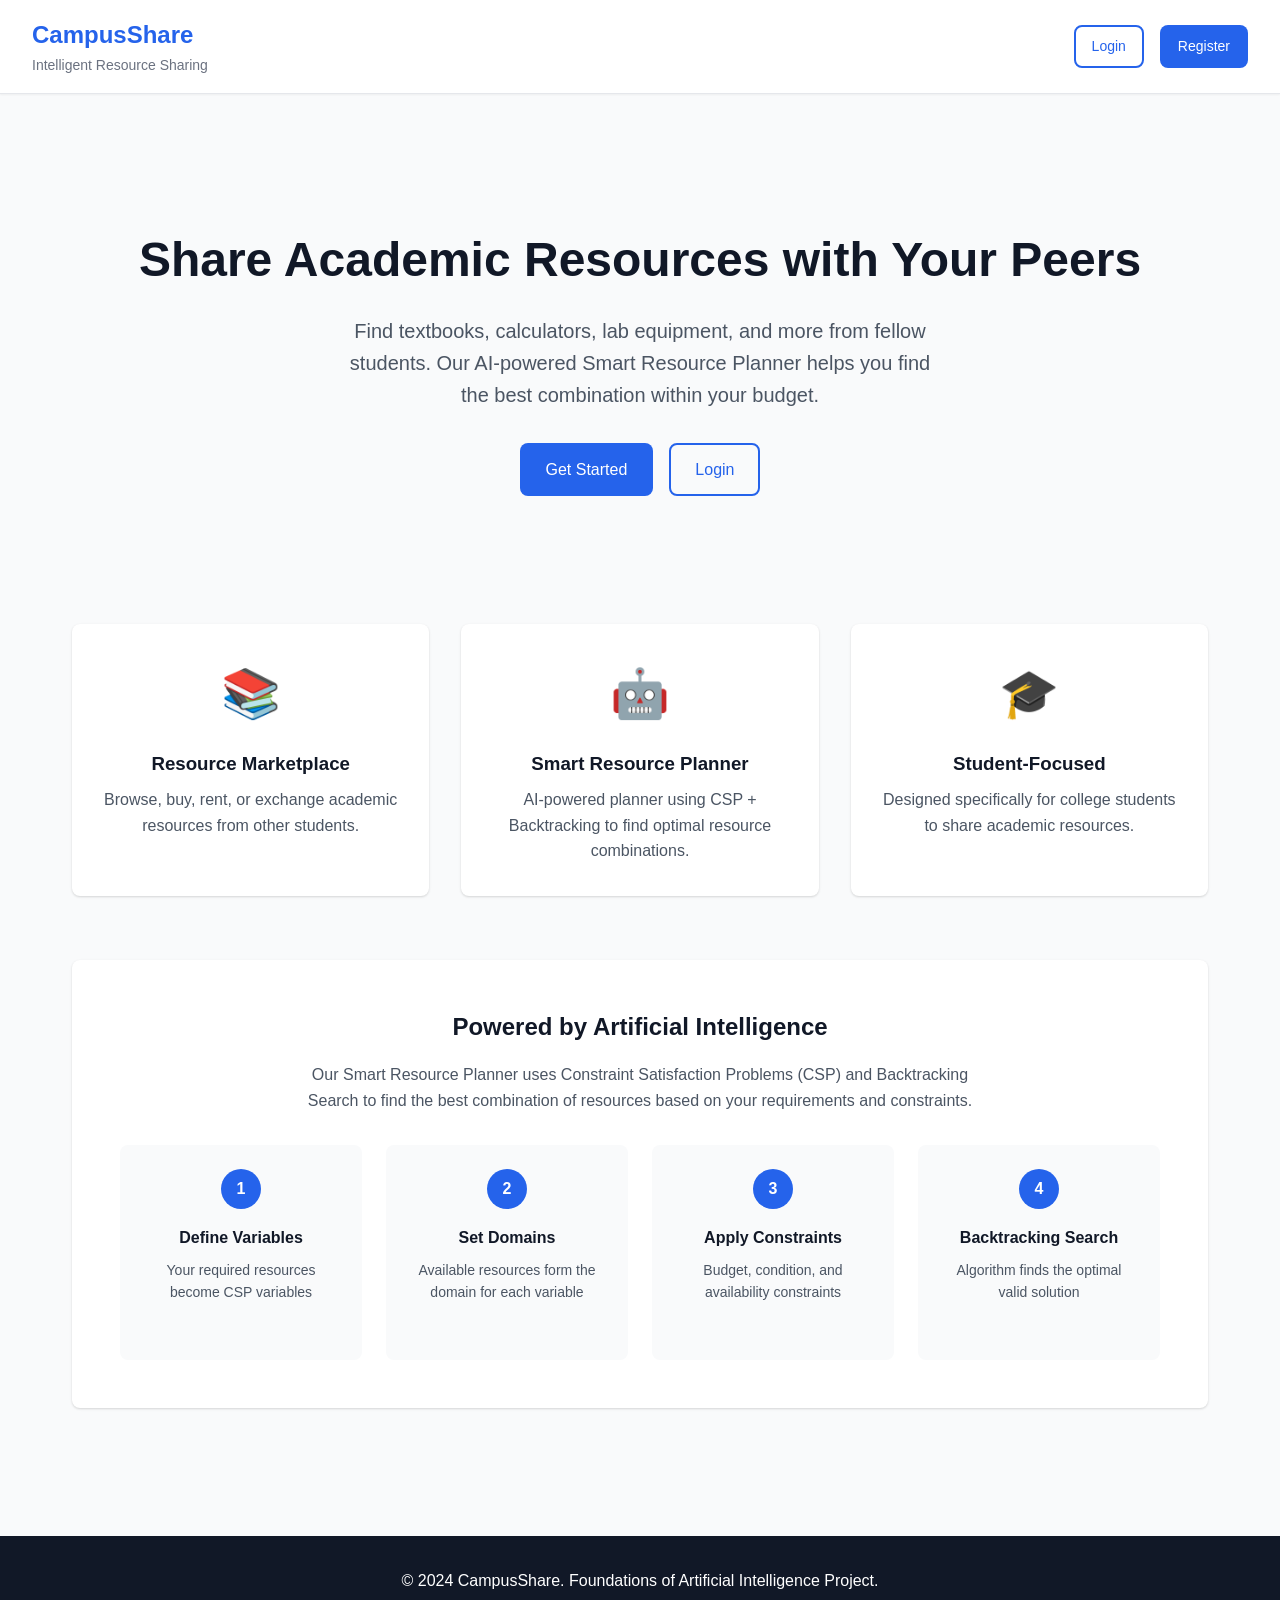
==== index.html @ ebedd611 "Add buyer-seller communication system with purchase requests and real-time chat" ====
<!DOCTYPE html>
<html lang="en">
<head>
    <meta charset="UTF-8">
    <meta name="viewport" content="width=device-width, initial-scale=1.0">
    <title>CampusShare - Intelligent Peer-to-Peer Academic Resource Sharing</title>
    <link rel="stylesheet" href="css/style.css">
</head>
<body>
    <div class="landing-container">
        <nav class="navbar">
            <div class="nav-brand">
                <h1>CampusShare</h1>
                <p>Intelligent Resource Sharing</p>
            </div>
            <div class="nav-links">
                <a href="login.html" class="btn btn-outline">Login</a>
                <a href="register.html" class="btn btn-primary">Register</a>
            </div>
        </nav>

        <main class="landing-main">
            <div class="hero-section">
                <h1>Share Academic Resources with Your Peers</h1>
                <p>Find textbooks, calculators, lab equipment, and more from fellow students. Our AI-powered Smart Resource Planner helps you find the best combination within your budget.</p>
                <div class="hero-buttons">
                    <a href="register.html" class="btn btn-primary btn-large">Get Started</a>
                    <a href="login.html" class="btn btn-outline btn-large">Login</a>
                </div>
            </div>

            <div class="features-section">
                <div class="feature-card">
                    <div class="feature-icon">📚</div>
                    <h3>Resource Marketplace</h3>
                    <p>Browse, buy, rent, or exchange academic resources from other students.</p>
                </div>
                <div class="feature-card">
                    <div class="feature-icon">🤖</div>
                    <h3>Smart Resource Planner</h3>
                    <p>AI-powered planner using CSP + Backtracking to find optimal resource combinations.</p>
                </div>
                <div class="feature-card">
                    <div class="feature-icon">🎓</div>
                    <h3>Student-Focused</h3>
                    <p>Designed specifically for college students to share academic resources.</p>
                </div>
            </div>

            <div class="ai-section">
                <h2>Powered by Artificial Intelligence</h2>
                <p>Our Smart Resource Planner uses Constraint Satisfaction Problems (CSP) and Backtracking Search to find the best combination of resources based on your requirements and constraints.</p>
                <div class="ai-steps">
                    <div class="ai-step">
                        <div class="step-number">1</div>
                        <h4>Define Variables</h4>
                        <p>Your required resources become CSP variables</p>
                    </div>
                    <div class="ai-step">
                        <div class="step-number">2</div>
                        <h4>Set Domains</h4>
                        <p>Available resources form the domain for each variable</p>
                    </div>
                    <div class="ai-step">
                        <div class="step-number">3</div>
                        <h4>Apply Constraints</h4>
                        <p>Budget, condition, and availability constraints</p>
                    </div>
                    <div class="ai-step">
                        <div class="step-number">4</div>
                        <h4>Backtracking Search</h4>
                        <p>Algorithm finds the optimal valid solution</p>
                    </div>
                </div>
            </div>
        </main>

        <footer class="landing-footer">
            <p>&copy; 2024 CampusShare. Foundations of Artificial Intelligence Project.</p>
        </footer>
    </div>
</body>
</html>
---- css/style.css ----
/* ============================================
   CAMPUSSHARE - STYLESHEET
   Blue + White Theme
   ============================================ */

/* Reset and Base Styles */
* {
    margin: 0;
    padding: 0;
    box-sizing: border-box;
}

:root {
    --primary-blue: #2563eb;
    --primary-dark: #1e40af;
    --primary-light: #3b82f6;
    --secondary-blue: #60a5fa;
    --white: #ffffff;
    --gray-50: #f9fafb;
    --gray-100: #f3f4f6;
    --gray-200: #e5e7eb;
    --gray-300: #d1d5db;
    --gray-400: #9ca3af;
    --gray-500: #6b7280;
    --gray-600: #4b5563;
    --gray-700: #374151;
    --gray-800: #1f2937;
    --gray-900: #111827;
    --success: #10b981;
    --error: #ef4444;
    --warning: #f59e0b;
    --shadow-sm: 0 1px 2px 0 rgba(0, 0, 0, 0.05);
    --shadow: 0 1px 3px 0 rgba(0, 0, 0, 0.1), 0 1px 2px 0 rgba(0, 0, 0, 0.06);
    --shadow-md: 0 4px 6px -1px rgba(0, 0, 0, 0.1), 0 2px 4px -1px rgba(0, 0, 0, 0.06);
    --shadow-lg: 0 10px 15px -3px rgba(0, 0, 0, 0.1), 0 4px 6px -2px rgba(0, 0, 0, 0.05);
    --radius: 0.5rem;
}

body {
    font-family: -apple-system, BlinkMacSystemFont, 'Segoe UI', Roboto, 'Helvetica Neue', Arial, sans-serif;
    background-color: var(--gray-50);
    color: var(--gray-800);
    line-height: 1.6;
    min-height: 100vh;
}

/* ============================================
   NAVBAR
   ============================================ */

.navbar {
    background-color: var(--white);
    border-bottom: 1px solid var(--gray-200);
    padding: 1rem 2rem;
    display: flex;
    justify-content: space-between;
    align-items: center;
    box-shadow: var(--shadow-sm);
}

.navbar-app {
    position: sticky;
    top: 0;
    z-index: 100;
}

.nav-brand h1 {
    color: var(--primary-blue);
    font-size: 1.5rem;
    font-weight: 700;
}

.nav-brand p {
    color: var(--gray-500);
    font-size: 0.875rem;
}

.nav-links {
    display: flex;
    gap: 1rem;
    align-items: center;
}

.nav-link {
    color: var(--gray-600);
    text-decoration: none;
    padding: 0.5rem 1rem;
    border-radius: var(--radius);
    transition: all 0.2s;
}

.nav-link:hover {
    color: var(--primary-blue);
    background-color: var(--gray-100);
}

.nav-link.active {
    color: var(--primary-blue);
    background-color: var(--gray-100);
    font-weight: 600;
}

/* ============================================
   BUTTONS
   ============================================ */

.btn {
    display: inline-flex;
    align-items: center;
    justify-content: center;
    padding: 0.5rem 1rem;
    border-radius: var(--radius);
    font-weight: 500;
    font-size: 0.875rem;
    cursor: pointer;
    transition: all 0.2s;
    border: 2px solid transparent;
    text-decoration: none;
}

.btn-primary {
    background-color: var(--primary-blue);
    color: var(--white);
}

.btn-primary:hover {
    background-color: var(--primary-dark);
}

.btn-secondary {
    background-color: var(--secondary-blue);
    color: var(--white);
}

.btn-secondary:hover {
    background-color: var(--primary-light);
}

.btn-outline {
    background-color: transparent;
    border-color: var(--primary-blue);
    color: var(--primary-blue);
}

.btn-outline:hover {
    background-color: var(--primary-blue);
    color: var(--white);
}

.btn-full {
    width: 100%;
}

.btn-large {
    padding: 0.75rem 1.5rem;
    font-size: 1rem;
}

.btn:disabled {
    opacity: 0.5;
    cursor: not-allowed;
}

/* ============================================
   LANDING PAGE
   ============================================ */

.landing-container {
    min-height: 100vh;
    display: flex;
    flex-direction: column;
}

.landing-main {
    flex: 1;
    padding: 4rem 2rem;
    max-width: 1200px;
    margin: 0 auto;
    width: 100%;
}

.hero-section {
    text-align: center;
    padding: 4rem 0;
}

.hero-section h1 {
    font-size: 3rem;
    color: var(--gray-900);
    margin-bottom: 1rem;
}

.hero-section p {
    font-size: 1.25rem;
    color: var(--gray-600);
    max-width: 600px;
    margin: 0 auto 2rem;
}

.hero-buttons {
    display: flex;
    gap: 1rem;
    justify-content: center;
}

.features-section {
    display: grid;
    grid-template-columns: repeat(auto-fit, minmax(300px, 1fr));
    gap: 2rem;
    margin: 4rem 0;
}

.feature-card {
    background-color: var(--white);
    padding: 2rem;
    border-radius: var(--radius);
    box-shadow: var(--shadow);
    text-align: center;
}

.feature-icon {
    font-size: 3rem;
    margin-bottom: 1rem;
}

.feature-card h3 {
    color: var(--gray-900);
    margin-bottom: 0.5rem;
}

.feature-card p {
    color: var(--gray-600);
}

.ai-section {
    background-color: var(--white);
    padding: 3rem;
    border-radius: var(--radius);
    box-shadow: var(--shadow);
    margin: 4rem 0;
    text-align: center;
}

.ai-section h2 {
    color: var(--gray-900);
    margin-bottom: 1rem;
}

.ai-section p {
    color: var(--gray-600);
    max-width: 700px;
    margin: 0 auto 2rem;
}

.ai-steps {
    display: grid;
    grid-template-columns: repeat(auto-fit, minmax(200px, 1fr));
    gap: 1.5rem;
    margin-top: 2rem;
}

.ai-step {
    padding: 1.5rem;
    background-color: var(--gray-50);
    border-radius: var(--radius);
}

.step-number {
    width: 40px;
    height: 40px;
    background-color: var(--primary-blue);
    color: var(--white);
    border-radius: 50%;
    display: flex;
    align-items: center;
    justify-content: center;
    font-weight: 700;
    margin: 0 auto 1rem;
}

.ai-step h4 {
    color: var(--gray-900);
    margin-bottom: 0.5rem;
}

.ai-step p {
    color: var(--gray-600);
    font-size: 0.875rem;
}

.landing-footer {
    background-color: var(--gray-900);
    color: var(--white);
    text-align: center;
    padding: 2rem;
    margin-top: auto;
}

/* ============================================
   AUTH PAGES
   ============================================ */

.auth-container {
    min-height: 100vh;
    display: flex;
    flex-direction: column;
}

.auth-main {
    flex: 1;
    display: flex;
    align-items: center;
    justify-content: center;
    padding: 2rem;
}

.auth-card {
    background-color: var(--white);
    padding: 2rem;
    border-radius: var(--radius);
    box-shadow: var(--shadow-lg);
    width: 100%;
    max-width: 400px;
}

.auth-card-large {
    max-width: 500px;
}

.auth-card h2 {
    color: var(--gray-900);
    margin-bottom: 0.5rem;
}

.auth-subtitle {
    color: var(--gray-600);
    margin-bottom: 2rem;
}

.auth-form {
    display: flex;
    flex-direction: column;
    gap: 1rem;
}

.auth-footer {
    text-align: center;
    margin-top: 1.5rem;
    color: var(--gray-600);
}

.auth-footer a {
    color: var(--primary-blue);
    text-decoration: none;
}

.auth-footer a:hover {
    text-decoration: underline;
}

/* ============================================
   APP CONTAINER
   ============================================ */

.app-container {
    min-height: 100vh;
    display: flex;
    flex-direction: column;
}

.main-content {
    flex: 1;
    padding: 2rem;
    max-width: 1200px;
    margin: 0 auto;
    width: 100%;
}

/* ============================================
   DASHBOARD
   ============================================ */

.dashboard-header {
    margin-bottom: 2rem;
}

.dashboard-header h2 {
    color: var(--gray-900);
    font-size: 2rem;
}

.dashboard-subtitle {
    color: var(--gray-600);
}

.quick-actions {
    display: grid;
    grid-template-columns: repeat(auto-fit, minmax(250px, 1fr));
    gap: 1.5rem;
    margin-bottom: 2rem;
}

.action-card {
    background-color: var(--white);
    padding: 2rem;
    border-radius: var(--radius);
    box-shadow: var(--shadow);
    text-decoration: none;
    color: var(--gray-800);
    transition: all 0.2s;
    display: block;
}

.action-card:hover {
    transform: translateY(-2px);
    box-shadow: var(--shadow-md);
}

.action-icon {
    font-size: 2.5rem;
    margin-bottom: 1rem;
}

.action-card h3 {
    color: var(--gray-900);
    margin-bottom: 0.5rem;
}

.action-card p {
    color: var(--gray-600);
    font-size: 0.875rem;
}

.dashboard-stats {
    display: grid;
    grid-template-columns: repeat(auto-fit, minmax(200px, 1fr));
    gap: 1.5rem;
    margin-bottom: 2rem;
}

.stat-card {
    background-color: var(--white);
    padding: 1.5rem;
    border-radius: var(--radius);
    box-shadow: var(--shadow);
    text-align: center;
}

.stat-card h3 {
    color: var(--primary-blue);
    font-size: 2.5rem;
    font-weight: 700;
}

.stat-card p {
    color: var(--gray-600);
}

.recent-section {
    background-color: var(--white);
    padding: 2rem;
    border-radius: var(--radius);
    box-shadow: var(--shadow);
}

.recent-section h3 {
    color: var(--gray-900);
    margin-bottom: 1.5rem;
}

/* ============================================
   MARKETPLACE
   ============================================ */

.marketplace-header {
    margin-bottom: 2rem;
}

.marketplace-header h2 {
    color: var(--gray-900);
    font-size: 2rem;
}

.marketplace-subtitle {
    color: var(--gray-600);
}

.marketplace-controls {
    background-color: var(--white);
    padding: 1.5rem;
    border-radius: var(--radius);
    box-shadow: var(--shadow);
    margin-bottom: 2rem;
}

.search-bar {
    display: flex;
    gap: 0.5rem;
    margin-bottom: 1rem;
}

.search-bar input {
    flex: 1;
    padding: 0.75rem;
    border: 1px solid var(--gray-300);
    border-radius: var(--radius);
    font-size: 1rem;
}

.search-bar input:focus {
    outline: none;
    border-color: var(--primary-blue);
}

.filters {
    display: flex;
    flex-wrap: wrap;
    gap: 0.5rem;
    margin-bottom: 1rem;
}

.filter-select {
    padding: 0.5rem;
    border: 1px solid var(--gray-300);
    border-radius: var(--radius);
    font-size: 0.875rem;
    background-color: var(--white);
}

.filter-select:focus {
    outline: none;
    border-color: var(--primary-blue);
}

/* ============================================
   RESOURCE CARDS
   ============================================ */

.resource-grid {
    display: grid;
    grid-template-columns: repeat(auto-fill, minmax(280px, 1fr));
    gap: 1.5rem;
}

.resource-card {
    background-color: var(--white);
    border-radius: var(--radius);
    box-shadow: var(--shadow);
    overflow: hidden;
    transition: all 0.2s;
    cursor: pointer;
}

.resource-card:hover {
    transform: translateY(-2px);
    box-shadow: var(--shadow-md);
}

.resource-image {
    width: 100%;
    height: 200px;
    object-fit: cover;
    background-color: var(--gray-200);
}

.resource-content {
    padding: 1rem;
}

.resource-title {
    color: var(--gray-900);
    font-weight: 600;
    margin-bottom: 0.5rem;
    font-size: 1.125rem;
}

.resource-category {
    color: var(--primary-blue);
    font-size: 0.875rem;
    margin-bottom: 0.5rem;
}

.resource-price {
    color: var(--gray-900);
    font-weight: 700;
    font-size: 1.25rem;
    margin-bottom: 0.5rem;
}

.resource-meta {
    display: flex;
    flex-wrap: wrap;
    gap: 0.5rem;
    margin-bottom: 0.5rem;
}

.resource-badge {
    background-color: var(--gray-100);
    color: var(--gray-600);
    padding: 0.25rem 0.5rem;
    border-radius: 0.25rem;
    font-size: 0.75rem;
}

.resource-seller {
    color: var(--gray-500);
    font-size: 0.875rem;
}

/* ============================================
   RESOURCE DETAILS
   ============================================ */

.back-nav {
    margin-bottom: 1.5rem;
}

.back-link {
    color: var(--primary-blue);
    text-decoration: none;
    font-weight: 500;
}

.back-link:hover {
    text-decoration: underline;
}

.resource-details {
    background-color: var(--white);
    border-radius: var(--radius);
    box-shadow: var(--shadow);
    overflow: hidden;
}

.details-content {
    display: grid;
    grid-template-columns: 1fr 1fr;
    gap: 2rem;
    padding: 2rem;
}

.details-image {
    width: 100%;
    height: 400px;
    object-fit: cover;
    border-radius: var(--radius);
    background-color: var(--gray-200);
}

.details-info h2 {
    color: var(--gray-900);
    font-size: 2rem;
    margin-bottom: 0.5rem;
}

.details-price {
    color: var(--primary-blue);
    font-size: 2rem;
    font-weight: 700;
    margin-bottom: 1rem;
}

.details-description {
    color: var(--gray-600);
    margin-bottom: 1.5rem;
    line-height: 1.8;
}

.details-meta {
    display: grid;
    grid-template-columns: repeat(2, 1fr);
    gap: 1rem;
    margin-bottom: 1.5rem;
}

.meta-item {
    display: flex;
    flex-direction: column;
}

.meta-label {
    color: var(--gray-500);
    font-size: 0.875rem;
    margin-bottom: 0.25rem;
}

.meta-value {
    color: var(--gray-900);
    font-weight: 500;
}

.details-actions {
    display: flex;
    gap: 1rem;
    margin-top: 1.5rem;
}

/* ============================================
   FORMS
   ============================================ */

.form-container {
    background-color: var(--white);
    padding: 2rem;
    border-radius: var(--radius);
    box-shadow: var(--shadow);
    max-width: 800px;
    margin: 0 auto;
}

.form-container h2 {
    color: var(--gray-900);
    margin-bottom: 0.5rem;
}

.form-subtitle {
    color: var(--gray-600);
    margin-bottom: 2rem;
}

.listing-form,
.profile-form,
.planner-form {
    display: flex;
    flex-direction: column;
    gap: 1.5rem;
}

.form-group {
    display: flex;
    flex-direction: column;
    gap: 0.5rem;
}

.form-row {
    display: grid;
    grid-template-columns: 1fr 1fr;
    gap: 1rem;
}

.form-group label {
    color: var(--gray-700);
    font-weight: 500;
    font-size: 0.875rem;
}

.form-group input,
.form-group select,
.form-group textarea {
    padding: 0.75rem;
    border: 1px solid var(--gray-300);
    border-radius: var(--radius);
    font-size: 1rem;
    font-family: inherit;
}

.form-group input:focus,
.form-group select:focus,
.form-group textarea:focus {
    outline: none;
    border-color: var(--primary-blue);
}

.form-group textarea {
    resize: vertical;
    min-height: 100px;
}

.form-hint {
    color: var(--gray-500);
    font-size: 0.75rem;
}

.form-actions {
    display: flex;
    gap: 1rem;
    margin-top: 1rem;
}

/* ============================================
   PLANNER
   ============================================ */

.planner-header {
    margin-bottom: 2rem;
}

.planner-header h2 {
    color: var(--gray-900);
    font-size: 2rem;
}

.planner-subtitle {
    color: var(--gray-600);
}

.planner-sections {
    display: grid;
    gap: 2rem;
}

.planner-input-section {
    background-color: var(--white);
    padding: 2rem;
    border-radius: var(--radius);
    box-shadow: var(--shadow);
}

.planner-input-section h3 {
    color: var(--gray-900);
    margin-bottom: 1.5rem;
}

.planner-results-section {
    background-color: var(--white);
    padding: 2rem;
    border-radius: var(--radius);
    box-shadow: var(--shadow);
}

.results-header {
    display: flex;
    justify-content: space-between;
    align-items: center;
    margin-bottom: 1.5rem;
}

.results-header h3 {
    color: var(--gray-900);
}

.algorithm-badge {
    background-color: var(--primary-blue);
    color: var(--white);
    padding: 0.5rem 1rem;
    border-radius: var(--radius);
    font-size: 0.875rem;
    font-weight: 500;
}

.solution-display {
    background-color: var(--gray-50);
    padding: 1.5rem;
    border-radius: var(--radius);
    margin-bottom: 1.5rem;
}

.solution-item {
    display: flex;
    justify-content: space-between;
    align-items: center;
    padding: 1rem;
    background-color: var(--white);
    border-radius: var(--radius);
    margin-bottom: 0.5rem;
}

.solution-item:last-child {
    margin-bottom: 0;
}

.solution-resource {
    flex: 1;
}

.solution-resource h4 {
    color: var(--gray-900);
    margin-bottom: 0.25rem;
}

.solution-resource p {
    color: var(--gray-600);
    font-size: 0.875rem;
}

.solution-price {
    color: var(--primary-blue);
    font-weight: 700;
    font-size: 1.25rem;
    margin-left: 1rem;
}

.solution-summary {
    margin-top: 1.5rem;
    padding-top: 1.5rem;
    border-top: 2px solid var(--gray-200);
}

.summary-row {
    display: flex;
    justify-content: space-between;
    margin-bottom: 0.5rem;
}

.summary-row:last-child {
    margin-bottom: 0;
}

.summary-label {
    color: var(--gray-600);
}

.summary-value {
    color: var(--gray-900);
    font-weight: 600;
}

.summary-value.success {
    color: var(--success);
}

.results-actions {
    display: flex;
    gap: 1rem;
}

.algorithm-steps-section {
    background-color: var(--white);
    padding: 2rem;
    border-radius: var(--radius);
    box-shadow: var(--shadow);
}

.steps-header {
    display: flex;
    justify-content: space-between;
    align-items: center;
    margin-bottom: 1.5rem;
}

.steps-header h3 {
    color: var(--gray-900);
}

.steps-display {
    background-color: var(--gray-50);
    padding: 1.5rem;
    border-radius: var(--radius);
    max-height: 400px;
    overflow-y: auto;
}

.step-entry {
    padding: 0.75rem;
    background-color: var(--white);
    border-radius: var(--radius);
    margin-bottom: 0.5rem;
    font-family: monospace;
    font-size: 0.875rem;
}

.step-entry.success {
    border-left: 3px solid var(--success);
}

.step-entry.error {
    border-left: 3px solid var(--error);
}

.step-entry.backtrack {
    border-left: 3px solid var(--warning);
}

.ai-explanation-section {
    background-color: var(--white);
    padding: 2rem;
    border-radius: var(--radius);
    box-shadow: var(--shadow);
}

.ai-explanation-section h3 {
    color: var(--gray-900);
    margin-bottom: 1.5rem;
}

.ai-flow {
    display: flex;
    flex-direction: column;
    align-items: center;
    gap: 0.5rem;
}

.flow-step {
    background-color: var(--gray-50);
    padding: 1.5rem;
    border-radius: var(--radius);
    text-align: center;
    width: 100%;
    max-width: 500px;
}

.flow-step h4 {
    color: var(--primary-blue);
    margin-bottom: 0.5rem;
}

.flow-step p {
    color: var(--gray-600);
    font-size: 0.875rem;
}

.flow-step ul {
    text-align: left;
    color: var(--gray-600);
    font-size: 0.875rem;
}

.flow-step-success {
    background-color: #d1fae5;
}

.flow-step-success h4 {
    color: var(--success);
}

.flow-arrow {
    color: var(--gray-400);
    font-size: 1.5rem;
}

/* ============================================
   HISTORY
   ============================================ */

.history-header {
    margin-bottom: 2rem;
}

.history-header h2 {
    color: var(--gray-900);
    font-size: 2rem;
}

.history-subtitle {
    color: var(--gray-600);
}

.history-list {
    display: grid;
    gap: 1.5rem;
}

.history-item {
    background-color: var(--white);
    padding: 1.5rem;
    border-radius: var(--radius);
    box-shadow: var(--shadow);
}

.history-header-item {
    display: flex;
    justify-content: space-between;
    align-items: center;
    margin-bottom: 1rem;
}

.history-date {
    color: var(--gray-500);
    font-size: 0.875rem;
}

.history-resources {
    display: grid;
    gap: 0.5rem;
    margin-bottom: 1rem;
}

.history-resource {
    display: flex;
    justify-content: space-between;
    padding: 0.5rem;
    background-color: var(--gray-50);
    border-radius: var(--radius);
}

.history-summary {
    display: flex;
    justify-content: space-between;
    padding-top: 1rem;
    border-top: 1px solid var(--gray-200);
}

.history-actions {
    display: flex;
    gap: 0.5rem;
    margin-top: 1rem;
}

/* ============================================
   PROFILE
   ============================================ */

.profile-header {
    margin-bottom: 2rem;
}

.profile-header h2 {
    color: var(--gray-900);
    font-size: 2rem;
}

.profile-subtitle {
    color: var(--gray-600);
}

.profile-sections {
    display: grid;
    gap: 2rem;
}

.profile-form-section {
    background-color: var(--white);
    padding: 2rem;
    border-radius: var(--radius);
    box-shadow: var(--shadow);
}

.profile-form-section h3 {
    color: var(--gray-900);
    margin-bottom: 1.5rem;
}

.profile-listings-section {
    background-color: var(--white);
    padding: 2rem;
    border-radius: var(--radius);
    box-shadow: var(--shadow);
}

.profile-listings-section h3 {
    color: var(--gray-900);
    margin-bottom: 1.5rem;
}

/* ============================================
   EMPTY STATES
   ============================================ */

.empty-state {
    text-align: center;
    padding: 3rem;
    color: var(--gray-500);
}

.empty-icon {
    font-size: 4rem;
    margin-bottom: 1rem;
}

.empty-state h3 {
    color: var(--gray-700);
    margin-bottom: 0.5rem;
}

.empty-state p {
    margin-bottom: 1.5rem;
}

/* ============================================
   UTILITIES
   ============================================ */

.loading-text {
    text-align: center;
    color: var(--gray-500);
    padding: 2rem;
}

.error-message {
    background-color: #fee2e2;
    color: var(--error);
    padding: 0.75rem;
    border-radius: var(--radius);
    margin-top: 1rem;
    font-size: 0.875rem;
}

.success-message {
    background-color: #d1fae5;
    color: var(--success);
    padding: 0.75rem;
    border-radius: var(--radius);
    margin-top: 1rem;
    font-size: 0.875rem;
}

/* ============================================
   RESPONSIVE
   ============================================ */

@media (max-width: 768px) {
    .navbar {
        flex-direction: column;
        gap: 1rem;
    }
    
    .nav-links {
        flex-wrap: wrap;
        justify-content: center;
    }
    
    .hero-section h1 {
        font-size: 2rem;
    }
    
    .hero-section p {
        font-size: 1rem;
    }
    
    .hero-buttons {
        flex-direction: column;
    }
    
    .form-row {
        grid-template-columns: 1fr;
    }
    
    .details-content {
        grid-template-columns: 1fr;
    }
    
    .details-image {
        height: 300px;
    }
    
    .results-header {
        flex-direction: column;
        align-items: flex-start;
        gap: 1rem;
    }
    
    .results-actions {
        flex-direction: column;
    }
    
    .steps-header {
        flex-direction: column;
        align-items: flex-start;
        gap: 1rem;
    }
}

/* ============================================
   MODAL STYLES
   ============================================ */

.modal {
    display: none;
    position: fixed;
    z-index: 1000;
    left: 0;
    top: 0;
    width: 100%;
    height: 100%;
    background-color: rgba(0, 0, 0, 0.5);
    align-items: center;
    justify-content: center;
}

.modal-content {
    background-color: var(--white);
    border-radius: var(--radius);
    box-shadow: var(--shadow-lg);
    max-width: 500px;
    width: 90%;
    max-height: 90vh;
    overflow-y: auto;
}

.modal-header {
    display: flex;
    justify-content: space-between;
    align-items: center;
    padding: 1rem 1.5rem;
    border-bottom: 1px solid var(--gray-200);
}

.modal-header h3 {
    margin: 0;
    color: var(--gray-900);
}

.modal-close {
    background: none;
    border: none;
    font-size: 1.5rem;
    cursor: pointer;
    color: var(--gray-500);
    padding: 0;
    width: 2rem;
    height: 2rem;
    display: flex;
    align-items: center;
    justify-content: center;
}

.modal-close:hover {
    color: var(--gray-900);
}

.modal-body {
    padding: 1.5rem;
}

.modal-actions {
    display: flex;
    gap: 1rem;
    justify-content: flex-end;
    margin-top: 1.5rem;
}

/* ============================================
   STATUS BADGES
   ============================================ */

.status-badge {
    display: inline-block;
    padding: 0.25rem 0.75rem;
    border-radius: 9999px;
    font-size: 0.75rem;
    font-weight: 600;
    text-transform: uppercase;
}

.status-pending {
    background-color: #fef3c7;
    color: #92400e;
}

.status-accepted {
    background-color: #d1fae5;
    color: #065f46;
}

.status-rejected {
    background-color: #fee2e2;
    color: #991b1b;
}

.status-completed {
    background-color: #dbeafe;
    color: #1e40af;
}

/* ============================================
   REQUEST CARDS
   ============================================ */

.requests-grid {
    display: grid;
    grid-template-columns: repeat(auto-fill, minmax(350px, 1fr));
    gap: 1.5rem;
    margin-top: 2rem;
}

.request-card {
    background-color: var(--white);
    border-radius: var(--radius);
    box-shadow: var(--shadow);
    overflow: hidden;
    display: flex;
    flex-direction: column;
}

.request-image {
    width: 100%;
    height: 150px;
    object-fit: cover;
}

.request-content {
    padding: 1rem;
    flex: 1;
    display: flex;
    flex-direction: column;
    gap: 0.5rem;
}

.request-content h3 {
    margin: 0;
    font-size: 1.125rem;
    color: var(--gray-900);
}

.request-price {
    font-weight: 600;
    color: var(--primary-blue);
    font-size: 1.25rem;
}

.request-type {
    color: var(--gray-600);
    font-size: 0.875rem;
}

.request-status {
    margin: 0.5rem 0;
}

.request-message,
.request-pickup,
.request-date,
.request-buyer,
.request-buyer-email {
    font-size: 0.875rem;
    color: var(--gray-600);
    margin: 0;
}

.request-actions {
    display: flex;
    gap: 0.5rem;
    margin-top: 1rem;
    flex-wrap: wrap;
}

.btn-sm {
    padding: 0.375rem 0.75rem;
    font-size: 0.8rem;
}

.btn-success {
    background-color: var(--success);
    color: var(--white);
}

.btn-success:hover {
    background-color: #059669;
}

/* ============================================
   CHAT STYLES
   ============================================ */

.chat-container {
    max-width: 800px;
    margin: 0 auto;
    background-color: var(--white);
    border-radius: var(--radius);
    box-shadow: var(--shadow);
    overflow: hidden;
    display: flex;
    flex-direction: column;
    height: calc(100vh - 200px);
}

.chat-header {
    padding: 1rem 1.5rem;
    border-bottom: 1px solid var(--gray-200);
    background-color: var(--gray-50);
}

.chat-header h2 {
    margin: 0;
    font-size: 1.25rem;
    color: var(--gray-900);
}

.chat-subtitle {
    margin: 0.25rem 0 0 0;
    color: var(--gray-600);
    font-size: 0.875rem;
}

.chat-messages {
    flex: 1;
    overflow-y: auto;
    padding: 1.5rem;
    display: flex;
    flex-direction: column;
    gap: 1rem;
}

.chat-empty {
    text-align: center;
    color: var(--gray-500);
    padding: 2rem;
}

.message {
    max-width: 70%;
    padding: 0.75rem 1rem;
    border-radius: var(--radius);
    animation: fadeIn 0.3s ease-in;
}

@keyframes fadeIn {
    from {
        opacity: 0;
        transform: translateY(10px);
    }
    to {
        opacity: 1;
        transform: translateY(0);
    }
}

.message-own {
    align-self: flex-end;
    background-color: var(--primary-blue);
    color: var(--white);
}

.message-other {
    align-self: flex-start;
    background-color: var(--gray-100);
    color: var(--gray-900);
}

.message-sender {
    font-size: 0.75rem;
    font-weight: 600;
    margin-bottom: 0.25rem;
    opacity: 0.8;
}

.message-content {
    word-wrap: break-word;
    line-height: 1.4;
}

.message-time {
    font-size: 0.7rem;
    margin-top: 0.5rem;
    opacity: 0.7;
}

.chat-input-container {
    padding: 1rem 1.5rem;
    border-top: 1px solid var(--gray-200);
    background-color: var(--gray-50);
}

.chat-form {
    display: flex;
    gap: 0.75rem;
}

.chat-input {
    flex: 1;
    padding: 0.75rem 1rem;
    border: 1px solid var(--gray-300);
    border-radius: var(--radius);
    font-size: 0.875rem;
}

.chat-input:focus {
    outline: none;
    border-color: var(--primary-blue);
    box-shadow: 0 0 0 3px rgba(37, 99, 235, 0.1);
}

/* ============================================
   NOTIFICATION TOAST
   ============================================ */

.notification-toast {
    position: fixed;
    top: 1rem;
    right: 1rem;
    padding: 1rem 1.5rem;
    border-radius: var(--radius);
    box-shadow: var(--shadow-lg);
    z-index: 2000;
    animation: slideIn 0.3s ease-out;
    max-width: 400px;
}

@keyframes slideIn {
    from {
        transform: translateX(100%);
        opacity: 0;
    }
    to {
        transform: translateX(0);
        opacity: 1;
    }
}

.notification-info {
    background-color: var(--primary-blue);
    color: var(--white);
}

.notification-success {
    background-color: var(--success);
    color: var(--white);
}

.notification-error {
    background-color: var(--error);
    color: var(--white);
}

.notification-warning {
    background-color: var(--warning);
    color: var(--white);
}

/* ============================================
   PAGE HEADER
   ============================================ */

.page-header {
    margin-bottom: 2rem;
}

.page-header h2 {
    font-size: 2rem;
    color: var(--gray-900);
    margin-bottom: 0.5rem;
}

.page-subtitle {
    color: var(--gray-600);
    font-size: 1.125rem;
}

/* ============================================
   FORM GROUP
   ============================================ */

.form-group {
    margin-bottom: 1rem;
}

.form-group label {
    display: block;
    margin-bottom: 0.5rem;
    font-weight: 500;
    color: var(--gray-700);
}

.form-control {
    width: 100%;
    padding: 0.75rem 1rem;
    border: 1px solid var(--gray-300);
    border-radius: var(--radius);
    font-size: 0.875rem;
    font-family: inherit;
}

.form-control:focus {
    outline: none;
    border-color: var(--primary-blue);
    box-shadow: 0 0 0 3px rgba(37, 99, 235, 0.1);
}

textarea.form-control {
    resize: vertical;
    min-height: 100px;
}
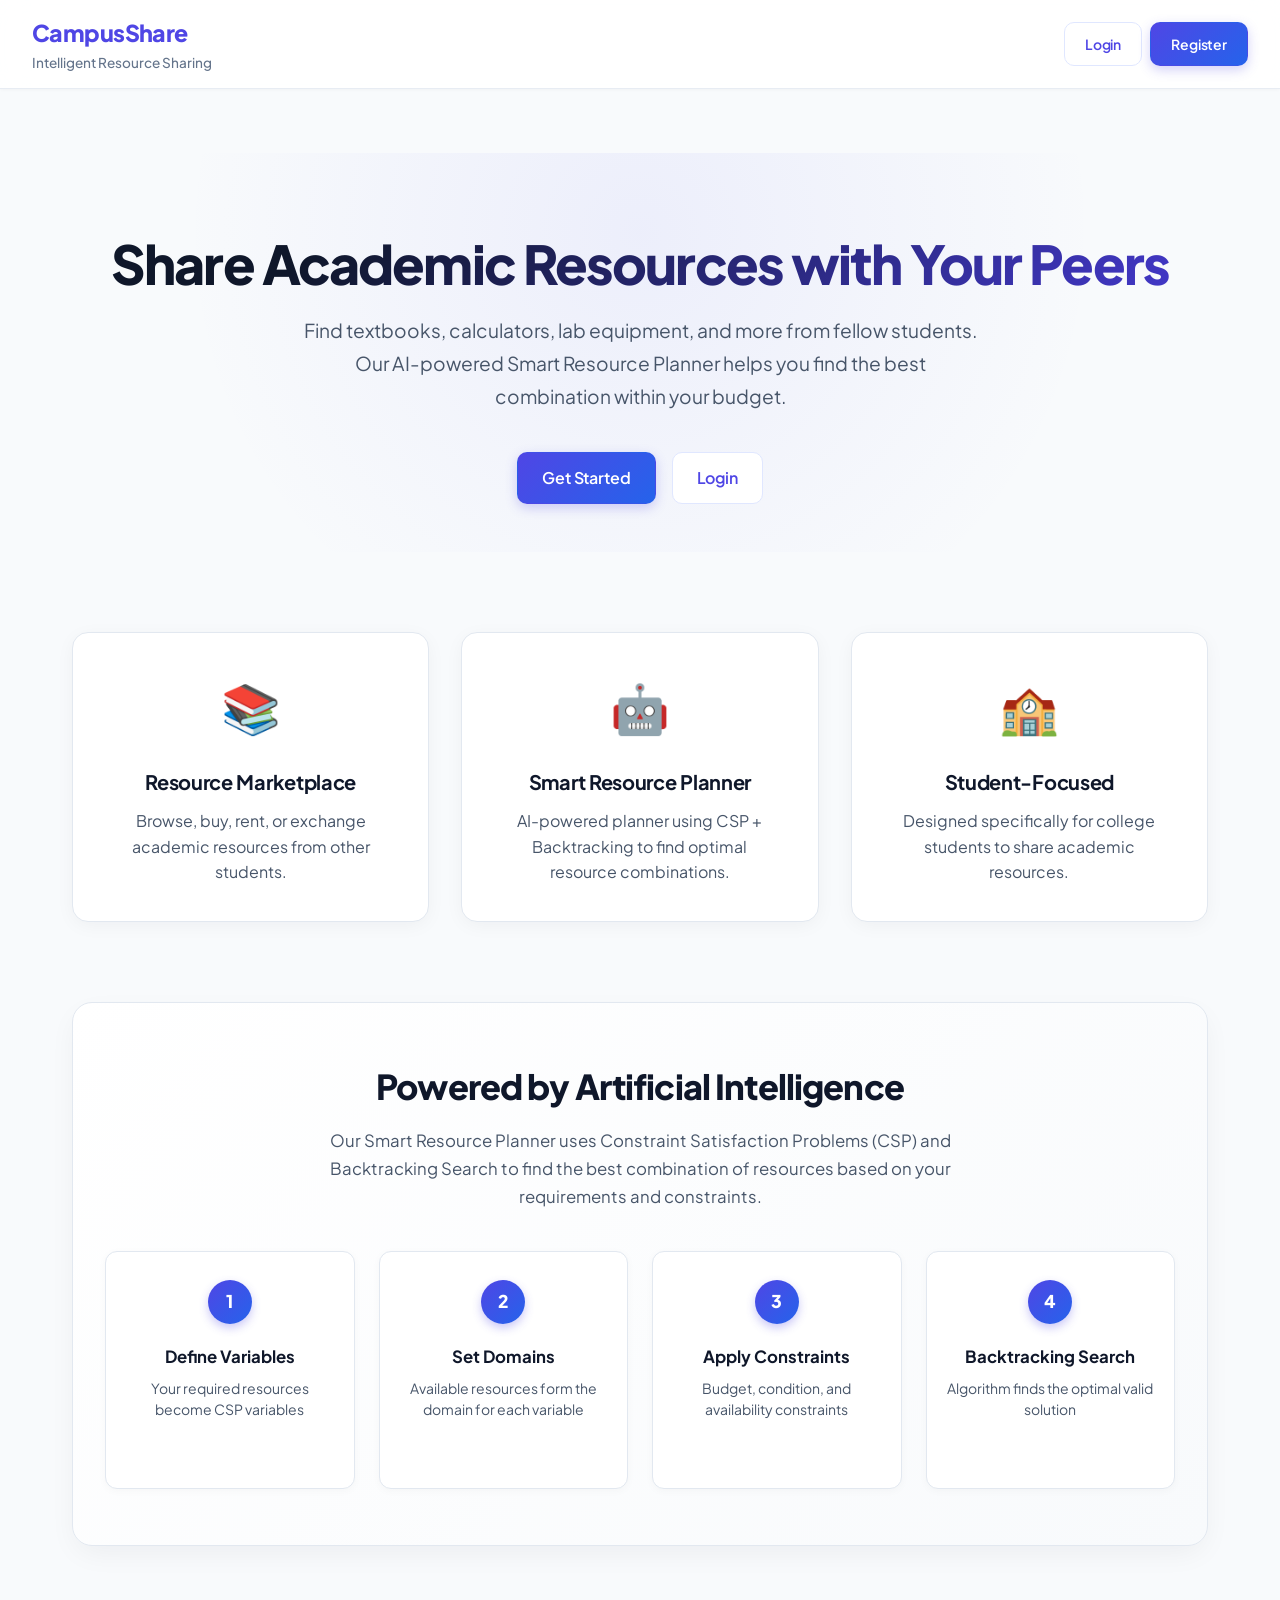
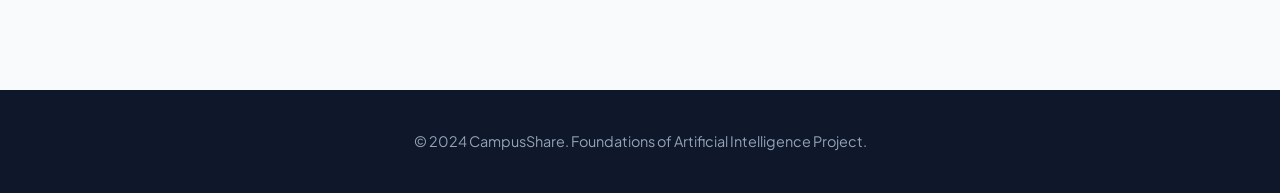
==== commit 1ebb6e38: "feat: modernize UI design, fix available resources count, remove navbar logo, and update README" ====
--- a/index.html
+++ b/index.html
@@ -1,11 +1,18 @@
 <!DOCTYPE html>
 <html lang="en">
+
 <head>
     <meta charset="UTF-8">
     <meta name="viewport" content="width=device-width, initial-scale=1.0">
     <title>CampusShare - Intelligent Peer-to-Peer Academic Resource Sharing</title>
-    <link rel="stylesheet" href="css/style.css">
+    <link rel="icon" type="image/png" href="./img.png">
+    <link rel="preconnect" href="https://fonts.googleapis.com">
+    <link rel="preconnect" href="https://fonts.gstatic.com" crossorigin>
+    <link href="https://fonts.googleapis.com/css2?family=Plus+Jakarta+Sans:wght@400;500;600;700;800&display=swap"
+        rel="stylesheet">
+    <link rel="stylesheet" href="css/style.css?v=3.3">
 </head>
+
 <body>
     <div class="landing-container">
         <nav class="navbar">
@@ -22,7 +29,8 @@
         <main class="landing-main">
             <div class="hero-section">
                 <h1>Share Academic Resources with Your Peers</h1>
-                <p>Find textbooks, calculators, lab equipment, and more from fellow students. Our AI-powered Smart Resource Planner helps you find the best combination within your budget.</p>
+                <p>Find textbooks, calculators, lab equipment, and more from fellow students. Our AI-powered Smart
+                    Resource Planner helps you find the best combination within your budget.</p>
                 <div class="hero-buttons">
                     <a href="register.html" class="btn btn-primary btn-large">Get Started</a>
                     <a href="login.html" class="btn btn-outline btn-large">Login</a>
@@ -41,7 +49,7 @@
                     <p>AI-powered planner using CSP + Backtracking to find optimal resource combinations.</p>
                 </div>
                 <div class="feature-card">
-                    <div class="feature-icon">🎓</div>
+                    <div class="feature-icon">🏫</div>
                     <h3>Student-Focused</h3>
                     <p>Designed specifically for college students to share academic resources.</p>
                 </div>
@@ -49,7 +57,8 @@
 
             <div class="ai-section">
                 <h2>Powered by Artificial Intelligence</h2>
-                <p>Our Smart Resource Planner uses Constraint Satisfaction Problems (CSP) and Backtracking Search to find the best combination of resources based on your requirements and constraints.</p>
+                <p>Our Smart Resource Planner uses Constraint Satisfaction Problems (CSP) and Backtracking Search to
+                    find the best combination of resources based on your requirements and constraints.</p>
                 <div class="ai-steps">
                     <div class="ai-step">
                         <div class="step-number">1</div>
@@ -80,4 +89,5 @@
         </footer>
     </div>
 </body>
-</html>
+
+</html>
--- a/css/style.css
+++ b/css/style.css
@@ -1,7 +1,9 @@
 /* ============================================
-   CAMPUSSHARE - STYLESHEET
-   Blue + White Theme
-   ============================================ */
+   CAMPUSSHARE - MODERN DESIGN SYSTEM
+   Elevated Academic Theme
+   ============================================ */
+
+@import url('https://fonts.googleapis.com/css2?family=Plus+Jakarta+Sans:wght@400;500;600;700;800&display=swap');
 
 /* Reset and Base Styles */
 * {
@@ -11,37 +13,43 @@
 }
 
 :root {
-    --primary-blue: #2563eb;
-    --primary-dark: #1e40af;
-    --primary-light: #3b82f6;
-    --secondary-blue: #60a5fa;
+    --primary-blue: #4f46e5;
+    --primary-dark: #3730a3;
+    --primary-light: #6366f1;
+    --secondary-blue: #3b82f6;
+    --accent-teal: #0d9488;
     --white: #ffffff;
-    --gray-50: #f9fafb;
-    --gray-100: #f3f4f6;
-    --gray-200: #e5e7eb;
-    --gray-300: #d1d5db;
-    --gray-400: #9ca3af;
-    --gray-500: #6b7280;
-    --gray-600: #4b5563;
-    --gray-700: #374151;
-    --gray-800: #1f2937;
-    --gray-900: #111827;
+    --gray-50: #f8fafc;
+    --gray-100: #f1f5f9;
+    --gray-200: #e2e8f0;
+    --gray-300: #cbd5e1;
+    --gray-400: #94a3b8;
+    --gray-500: #64748b;
+    --gray-600: #475569;
+    --gray-700: #334155;
+    --gray-800: #1e293b;
+    --gray-900: #0f172a;
     --success: #10b981;
     --error: #ef4444;
     --warning: #f59e0b;
-    --shadow-sm: 0 1px 2px 0 rgba(0, 0, 0, 0.05);
-    --shadow: 0 1px 3px 0 rgba(0, 0, 0, 0.1), 0 1px 2px 0 rgba(0, 0, 0, 0.06);
-    --shadow-md: 0 4px 6px -1px rgba(0, 0, 0, 0.1), 0 2px 4px -1px rgba(0, 0, 0, 0.06);
-    --shadow-lg: 0 10px 15px -3px rgba(0, 0, 0, 0.1), 0 4px 6px -2px rgba(0, 0, 0, 0.05);
-    --radius: 0.5rem;
+    --shadow-sm: 0 1px 2px 0 rgba(0, 0, 0, 0.04);
+    --shadow: 0 4px 12px -2px rgba(15, 23, 42, 0.06), 0 2px 4px -2px rgba(15, 23, 42, 0.04);
+    --shadow-md: 0 10px 25px -4px rgba(15, 23, 42, 0.08), 0 4px 8px -2px rgba(15, 23, 42, 0.03);
+    --shadow-lg: 0 20px 35px -6px rgba(15, 23, 42, 0.12), 0 8px 12px -4px rgba(15, 23, 42, 0.04);
+    --radius-sm: 8px;
+    --radius: 12px;
+    --radius-lg: 16px;
+    --radius-full: 9999px;
 }
 
 body {
-    font-family: -apple-system, BlinkMacSystemFont, 'Segoe UI', Roboto, 'Helvetica Neue', Arial, sans-serif;
+    font-family: 'Plus Jakarta Sans', -apple-system, BlinkMacSystemFont, 'Segoe UI', Roboto, Helvetica, Arial, sans-serif;
     background-color: var(--gray-50);
     color: var(--gray-800);
     line-height: 1.6;
     min-height: 100vh;
+    -webkit-font-smoothing: antialiased;
+    -moz-osx-font-smoothing: grayscale;
 }
 
 /* ============================================
@@ -49,13 +57,16 @@
    ============================================ */
 
 .navbar {
-    background-color: var(--white);
-    border-bottom: 1px solid var(--gray-200);
-    padding: 1rem 2rem;
+    background: rgba(255, 255, 255, 0.88);
+    backdrop-filter: blur(16px);
+    -webkit-backdrop-filter: blur(16px);
+    border-bottom: 1px solid rgba(226, 232, 240, 0.8);
+    padding: 0.9rem 2rem;
     display: flex;
     justify-content: space-between;
     align-items: center;
-    box-shadow: var(--shadow-sm);
+    box-shadow: 0 1px 3px 0 rgba(0, 0, 0, 0.03);
+    transition: all 0.2s ease;
 }
 
 .navbar-app {
@@ -66,38 +77,47 @@
 
 .nav-brand h1 {
     color: var(--primary-blue);
-    font-size: 1.5rem;
-    font-weight: 700;
+    font-size: 1.45rem;
+    font-weight: 800;
+    letter-spacing: -0.025em;
+    display: flex;
+    align-items: center;
+    gap: 0.5rem;
 }
 
 .nav-brand p {
     color: var(--gray-500);
+    font-size: 0.85rem;
+    font-weight: 500;
+}
+
+.nav-links {
+    display: flex;
+    gap: 0.5rem;
+    align-items: center;
+    flex-wrap: wrap;
+}
+
+.nav-link {
+    color: var(--gray-600);
+    text-decoration: none;
+    padding: 0.5rem 0.95rem;
+    border-radius: var(--radius-full);
     font-size: 0.875rem;
-}
-
-.nav-links {
-    display: flex;
-    gap: 1rem;
-    align-items: center;
-}
-
-.nav-link {
-    color: var(--gray-600);
-    text-decoration: none;
-    padding: 0.5rem 1rem;
-    border-radius: var(--radius);
-    transition: all 0.2s;
+    font-weight: 600;
+    transition: all 0.2s cubic-bezier(0.16, 1, 0.3, 1);
 }
 
 .nav-link:hover {
-    color: var(--primary-blue);
+    color: var(--gray-900);
     background-color: var(--gray-100);
 }
 
 .nav-link.active {
     color: var(--primary-blue);
-    background-color: var(--gray-100);
-    font-weight: 600;
+    background-color: #eef2ff;
+    font-weight: 700;
+    box-shadow: 0 1px 2px rgba(79, 70, 229, 0.08);
 }
 
 /* ============================================
@@ -108,43 +128,58 @@
     display: inline-flex;
     align-items: center;
     justify-content: center;
-    padding: 0.5rem 1rem;
-    border-radius: var(--radius);
-    font-weight: 500;
+    gap: 0.5rem;
+    padding: 0.6rem 1.25rem;
+    border-radius: 10px;
+    font-weight: 600;
     font-size: 0.875rem;
     cursor: pointer;
-    transition: all 0.2s;
-    border: 2px solid transparent;
+    transition: all 0.2s cubic-bezier(0.16, 1, 0.3, 1);
+    border: 1.5px solid transparent;
     text-decoration: none;
+    letter-spacing: -0.01em;
+}
+
+.btn:active {
+    transform: scale(0.98);
 }
 
 .btn-primary {
-    background-color: var(--primary-blue);
+    background: linear-gradient(135deg, var(--primary-blue) 0%, #2563eb 100%);
     color: var(--white);
+    box-shadow: 0 4px 12px rgba(79, 70, 229, 0.25);
 }
 
 .btn-primary:hover {
-    background-color: var(--primary-dark);
+    background: linear-gradient(135deg, var(--primary-dark) 0%, #1d4ed8 100%);
+    box-shadow: 0 6px 18px rgba(79, 70, 229, 0.35);
+    transform: translateY(-1.5px);
 }
 
 .btn-secondary {
-    background-color: var(--secondary-blue);
-    color: var(--white);
+    background: #f8fafc;
+    border-color: #cbd5e1;
+    color: #334155;
 }
 
 .btn-secondary:hover {
-    background-color: var(--primary-light);
+    background: #f1f5f9;
+    border-color: #94a3b8;
+    color: #0f172a;
+    transform: translateY(-1.5px);
 }
 
 .btn-outline {
-    background-color: transparent;
-    border-color: var(--primary-blue);
+    background: #ffffff;
+    border-color: #e0e7ff;
     color: var(--primary-blue);
 }
 
 .btn-outline:hover {
-    background-color: var(--primary-blue);
-    color: var(--white);
+    background: #eef2ff;
+    border-color: #c7d2fe;
+    color: var(--primary-dark);
+    transform: translateY(-1.5px);
 }
 
 .btn-full {
@@ -181,119 +216,166 @@
 
 .hero-section {
     text-align: center;
-    padding: 4rem 0;
+    padding: 5rem 1rem 3rem 1rem;
+    background: radial-gradient(circle at 50% 20%, rgba(99, 102, 241, 0.08) 0%, transparent 70%);
 }
 
 .hero-section h1 {
-    font-size: 3rem;
-    color: var(--gray-900);
-    margin-bottom: 1rem;
+    font-size: 3.35rem;
+    font-weight: 800;
+    letter-spacing: -0.035em;
+    line-height: 1.15;
+    background: linear-gradient(135deg, #0f172a 20%, #4338ca 100%);
+    -webkit-background-clip: text;
+    -webkit-text-fill-color: transparent;
+    margin-bottom: 1.25rem;
 }
 
 .hero-section p {
-    font-size: 1.25rem;
-    color: var(--gray-600);
-    max-width: 600px;
-    margin: 0 auto 2rem;
+    font-size: 1.2rem;
+    color: var(--gray-600);
+    max-width: 680px;
+    margin: 0 auto 2.5rem;
+    line-height: 1.7;
 }
 
 .hero-buttons {
     display: flex;
     gap: 1rem;
     justify-content: center;
+    flex-wrap: wrap;
 }
 
 .features-section {
     display: grid;
     grid-template-columns: repeat(auto-fit, minmax(300px, 1fr));
     gap: 2rem;
-    margin: 4rem 0;
+    margin: 5rem 0;
 }
 
 .feature-card {
     background-color: var(--white);
-    padding: 2rem;
-    border-radius: var(--radius);
-    box-shadow: var(--shadow);
+    padding: 2.25rem;
+    border-radius: var(--radius-lg);
+    box-shadow: 0 4px 20px -2px rgba(15, 23, 42, 0.05);
+    border: 1px solid var(--gray-200);
     text-align: center;
+    transition: all 0.25s cubic-bezier(0.16, 1, 0.3, 1);
+}
+
+.feature-card:hover {
+    transform: translateY(-4px);
+    box-shadow: 0 20px 35px -6px rgba(15, 23, 42, 0.09);
+    border-color: #cbd5e1;
 }
 
 .feature-icon {
     font-size: 3rem;
-    margin-bottom: 1rem;
+    margin-bottom: 1.25rem;
+    display: inline-block;
+    transition: transform 0.25s ease;
+}
+
+.feature-card:hover .feature-icon {
+    transform: scale(1.1);
 }
 
 .feature-card h3 {
     color: var(--gray-900);
-    margin-bottom: 0.5rem;
+    font-size: 1.25rem;
+    font-weight: 700;
+    margin-bottom: 0.65rem;
+    letter-spacing: -0.015em;
 }
 
 .feature-card p {
     color: var(--gray-600);
+    line-height: 1.6;
 }
 
 .ai-section {
-    background-color: var(--white);
-    padding: 3rem;
-    border-radius: var(--radius);
-    box-shadow: var(--shadow);
-    margin: 4rem 0;
+    background: linear-gradient(135deg, #ffffff 0%, #f8fafc 100%);
+    padding: 3.5rem 2rem;
+    border-radius: 20px;
+    box-shadow: 0 10px 30px -5px rgba(15, 23, 42, 0.06);
+    border: 1px solid var(--gray-200);
+    margin: 5rem 0;
     text-align: center;
 }
 
 .ai-section h2 {
     color: var(--gray-900);
-    margin-bottom: 1rem;
+    font-size: 2.15rem;
+    font-weight: 800;
+    letter-spacing: -0.025em;
+    margin-bottom: 0.85rem;
 }
 
 .ai-section p {
     color: var(--gray-600);
-    max-width: 700px;
-    margin: 0 auto 2rem;
+    max-width: 720px;
+    margin: 0 auto 2.5rem;
+    font-size: 1.05rem;
+    line-height: 1.65;
 }
 
 .ai-steps {
     display: grid;
-    grid-template-columns: repeat(auto-fit, minmax(200px, 1fr));
+    grid-template-columns: repeat(auto-fit, minmax(220px, 1fr));
     gap: 1.5rem;
     margin-top: 2rem;
 }
 
 .ai-step {
-    padding: 1.5rem;
-    background-color: var(--gray-50);
-    border-radius: var(--radius);
+    padding: 1.75rem 1.25rem;
+    background-color: var(--white);
+    border-radius: var(--radius);
+    border: 1px solid var(--gray-200);
+    box-shadow: 0 2px 8px rgba(15, 23, 42, 0.03);
+    transition: all 0.2s ease;
+}
+
+.ai-step:hover {
+    transform: translateY(-2px);
+    border-color: #cbd5e1;
+    box-shadow: 0 8px 20px rgba(15, 23, 42, 0.06);
 }
 
 .step-number {
-    width: 40px;
-    height: 40px;
-    background-color: var(--primary-blue);
+    width: 44px;
+    height: 44px;
+    background: linear-gradient(135deg, var(--primary-blue) 0%, #2563eb 100%);
     color: var(--white);
     border-radius: 50%;
     display: flex;
     align-items: center;
     justify-content: center;
+    font-weight: 800;
+    font-size: 1.1rem;
+    margin: 0 auto 1.25rem;
+    box-shadow: 0 4px 10px rgba(79, 70, 229, 0.3);
+}
+
+.ai-step h4 {
+    color: var(--gray-900);
+    font-size: 1.05rem;
     font-weight: 700;
-    margin: 0 auto 1rem;
-}
-
-.ai-step h4 {
-    color: var(--gray-900);
     margin-bottom: 0.5rem;
 }
 
 .ai-step p {
     color: var(--gray-600);
     font-size: 0.875rem;
+    line-height: 1.5;
 }
 
 .landing-footer {
     background-color: var(--gray-900);
-    color: var(--white);
+    color: var(--gray-400);
     text-align: center;
-    padding: 2rem;
+    padding: 2.5rem 1.5rem;
     margin-top: auto;
+    font-size: 0.9rem;
 }
 
 /* ============================================
@@ -539,72 +621,96 @@
 .resource-grid {
     display: grid;
     grid-template-columns: repeat(auto-fill, minmax(280px, 1fr));
-    gap: 1.5rem;
+    gap: 1.75rem;
 }
 
 .resource-card {
     background-color: var(--white);
-    border-radius: var(--radius);
-    box-shadow: var(--shadow);
+    border-radius: var(--radius-lg);
+    box-shadow: 0 4px 12px -2px rgba(15, 23, 42, 0.05), 0 2px 4px -2px rgba(15, 23, 42, 0.03);
+    border: 1px solid var(--gray-200);
     overflow: hidden;
-    transition: all 0.2s;
+    transition: all 0.25s cubic-bezier(0.16, 1, 0.3, 1);
     cursor: pointer;
+    display: flex;
+    flex-direction: column;
 }
 
 .resource-card:hover {
-    transform: translateY(-2px);
-    box-shadow: var(--shadow-md);
+    transform: translateY(-4px);
+    box-shadow: 0 16px 32px -4px rgba(15, 23, 42, 0.1), 0 4px 12px -2px rgba(15, 23, 42, 0.05);
+    border-color: #cbd5e1;
 }
 
 .resource-image {
     width: 100%;
-    height: 200px;
+    height: 190px;
     object-fit: cover;
-    background-color: var(--gray-200);
+    background-color: #f1f5f9;
+    transition: transform 0.35s ease;
+}
+
+.resource-card:hover .resource-image {
+    transform: scale(1.03);
 }
 
 .resource-content {
-    padding: 1rem;
+    padding: 1.25rem;
+    display: flex;
+    flex-direction: column;
+    flex: 1;
 }
 
 .resource-title {
     color: var(--gray-900);
-    font-weight: 600;
-    margin-bottom: 0.5rem;
-    font-size: 1.125rem;
+    font-weight: 700;
+    margin-bottom: 0.35rem;
+    font-size: 1.1rem;
+    line-height: 1.4;
+    letter-spacing: -0.015em;
 }
 
 .resource-category {
     color: var(--primary-blue);
-    font-size: 0.875rem;
-    margin-bottom: 0.5rem;
+    font-size: 0.8rem;
+    font-weight: 700;
+    text-transform: uppercase;
+    letter-spacing: 0.05em;
+    margin-bottom: 0.65rem;
 }
 
 .resource-price {
     color: var(--gray-900);
-    font-weight: 700;
-    font-size: 1.25rem;
-    margin-bottom: 0.5rem;
+    font-weight: 800;
+    font-size: 1.35rem;
+    margin-bottom: 0.75rem;
+    letter-spacing: -0.02em;
 }
 
 .resource-meta {
     display: flex;
     flex-wrap: wrap;
-    gap: 0.5rem;
-    margin-bottom: 0.5rem;
+    gap: 0.4rem;
+    margin-bottom: 0.75rem;
 }
 
 .resource-badge {
-    background-color: var(--gray-100);
-    color: var(--gray-600);
-    padding: 0.25rem 0.5rem;
-    border-radius: 0.25rem;
+    background-color: #f1f5f9;
+    color: var(--gray-700);
+    padding: 0.25rem 0.65rem;
+    border-radius: var(--radius-full);
     font-size: 0.75rem;
+    font-weight: 600;
+    border: 1px solid var(--gray-200);
 }
 
 .resource-seller {
     color: var(--gray-500);
-    font-size: 0.875rem;
+    font-size: 0.825rem;
+    font-weight: 500;
+    margin-top: auto;
+    padding-top: 0.75rem;
+    border-top: 1px solid #f8fafc;
 }
 
 /* ============================================
@@ -1650,3 +1756,644 @@
     resize: vertical;
     min-height: 100px;
 }
+
+/* ============================================
+   SMART RESOURCE PLANNER & CSP BENCHMARK STYLES
+   ============================================ */
+
+.planner-header {
+    margin-bottom: 2.25rem;
+    text-align: left;
+}
+
+.planner-header h2 {
+    font-size: 2.25rem;
+    font-weight: 800;
+    letter-spacing: -0.03em;
+    color: var(--gray-900);
+    margin-bottom: 0.45rem;
+    background: linear-gradient(135deg, #0f172a 0%, #4338ca 100%);
+    -webkit-background-clip: text;
+    -webkit-text-fill-color: transparent;
+}
+
+.planner-subtitle {
+    color: var(--gray-500);
+    font-size: 1.05rem;
+    font-weight: 500;
+}
+
+.planner-sections {
+    display: flex;
+    flex-direction: column;
+    gap: 2.25rem;
+    max-width: 960px;
+    margin: 0 auto;
+}
+
+.planner-input-section {
+    background: var(--white);
+    padding: 2.5rem;
+    border-radius: var(--radius-lg);
+    box-shadow: 0 10px 30px -5px rgba(15, 23, 42, 0.05), 0 2px 6px -1px rgba(15, 23, 42, 0.02);
+    border: 1px solid var(--gray-200);
+    transition: all 0.25s ease;
+}
+
+.planner-input-section:hover {
+    border-color: #cbd5e1;
+    box-shadow: 0 16px 36px -6px rgba(15, 23, 42, 0.07);
+}
+
+.planner-input-section h3 {
+    margin-bottom: 1.5rem;
+    color: var(--gray-900);
+    font-size: 1.35rem;
+    font-weight: 700;
+    letter-spacing: -0.02em;
+    display: flex;
+    align-items: center;
+    gap: 0.5rem;
+}
+
+.planner-form .form-group {
+    margin-bottom: 1.5rem;
+}
+
+.planner-form .form-group label {
+    display: block;
+    margin-bottom: 0.5rem;
+    font-size: 0.8rem;
+    font-weight: 700;
+    text-transform: uppercase;
+    letter-spacing: 0.05em;
+    color: var(--gray-700);
+}
+
+.planner-form .form-group textarea {
+    width: 100%;
+    padding: 0.85rem 1.15rem;
+    border: 1.5px solid var(--gray-200);
+    border-radius: var(--radius);
+    font-family: inherit;
+    font-size: 0.95rem;
+    color: var(--gray-900);
+    line-height: 1.6;
+    background: #fdfdfe;
+    transition: all 0.2s ease;
+    resize: vertical;
+}
+
+.planner-form .form-group textarea:focus {
+    outline: none;
+    border-color: var(--primary-light);
+    background: var(--white);
+    box-shadow: 0 0 0 4px rgba(99, 102, 241, 0.12);
+}
+
+.planner-quick-tags button {
+    background: #f8fafc !important;
+    border: 1px solid #e2e8f0 !important;
+    color: #475569 !important;
+    border-radius: var(--radius-full) !important;
+    padding: 0.35rem 0.85rem !important;
+    font-size: 0.825rem !important;
+    font-weight: 600 !important;
+    transition: all 0.18s cubic-bezier(0.16, 1, 0.3, 1) !important;
+    cursor: pointer;
+}
+
+.planner-quick-tags button:hover {
+    background: #eef2ff !important;
+    border-color: #a5b4fc !important;
+    color: #4338ca !important;
+    transform: translateY(-1.5px) !important;
+    box-shadow: 0 4px 10px rgba(99, 102, 241, 0.15) !important;
+}
+
+.planner-form input[type="number"],
+.planner-form select {
+    width: 100%;
+    padding: 0.75rem 1.1rem;
+    border: 1.5px solid var(--gray-200);
+    border-radius: 10px;
+    font-family: inherit;
+    font-size: 0.95rem;
+    color: var(--gray-900);
+    background: #fdfdfe;
+    transition: all 0.2s ease;
+}
+
+.planner-form input[type="number"]:focus,
+.planner-form select:focus {
+    outline: none;
+    border-color: var(--primary-light);
+    background: var(--white);
+    box-shadow: 0 0 0 4px rgba(99, 102, 241, 0.12);
+}
+
+.form-hint {
+    display: block;
+    margin-top: 0.35rem;
+    font-size: 0.8rem;
+    color: var(--gray-500);
+}
+
+/* Results Section */
+.planner-results-section {
+    background: var(--white);
+    padding: 2.5rem;
+    border-radius: var(--radius-lg);
+    box-shadow: 0 12px 36px -4px rgba(15, 23, 42, 0.08), 0 4px 8px -2px rgba(15, 23, 42, 0.03);
+    border: 1px solid var(--gray-200);
+    animation: fadeInSlideUp 0.35s ease-out;
+}
+
+@keyframes fadeInSlideUp {
+    from {
+        opacity: 0;
+        transform: translateY(14px);
+    }
+    to {
+        opacity: 1;
+        transform: translateY(0);
+    }
+}
+
+.results-header {
+    display: flex;
+    justify-content: space-between;
+    align-items: center;
+    margin-bottom: 1.75rem;
+    padding-bottom: 1.25rem;
+    border-bottom: 1px solid #f1f5f9;
+    flex-wrap: wrap;
+    gap: 1rem;
+}
+
+.results-header h3 {
+    font-size: 1.45rem;
+    font-weight: 800;
+    letter-spacing: -0.025em;
+    color: var(--gray-900);
+    margin: 0;
+}
+
+.algorithm-badge {
+    background: #ecfdf5;
+    color: #047857;
+    padding: 0.4rem 0.95rem;
+    border-radius: var(--radius-full);
+    font-size: 0.825rem;
+    font-weight: 700;
+    border: 1px solid #a7f3d0;
+    display: inline-flex;
+    align-items: center;
+    gap: 0.4rem;
+    box-shadow: 0 1px 2px rgba(16, 185, 129, 0.08);
+}
+
+/* Solution Display */
+.solution-display {
+    margin-bottom: 1.75rem;
+}
+
+.solution-items {
+    display: flex;
+    flex-direction: column;
+    gap: 1rem;
+    margin-bottom: 2rem;
+}
+
+.solution-item {
+    display: flex;
+    justify-content: space-between;
+    align-items: center;
+    padding: 1.25rem 1.6rem;
+    background: #ffffff;
+    border-radius: var(--radius);
+    border: 1px solid var(--gray-200);
+    border-left: 5px solid var(--primary-blue);
+    transition: all 0.2s cubic-bezier(0.16, 1, 0.3, 1);
+    box-shadow: 0 1px 3px rgba(0, 0, 0, 0.02);
+}
+
+.solution-item:hover {
+    transform: translateY(-2px);
+    border-color: #cbd5e1;
+    border-left-color: #3b82f6;
+    box-shadow: 0 8px 24px rgba(15, 23, 42, 0.06);
+}
+
+.solution-resource h4 {
+    margin: 0 0 0.35rem 0;
+    font-size: 0.8rem;
+    font-weight: 700;
+    text-transform: uppercase;
+    letter-spacing: 0.05em;
+    color: var(--primary-blue);
+}
+
+.solution-resource p:first-of-type {
+    margin: 0 0 0.4rem 0;
+    font-size: 1.15rem;
+    font-weight: 700;
+    color: var(--gray-900);
+    letter-spacing: -0.015em;
+}
+
+.solution-resource p:last-of-type {
+    margin: 0;
+    font-size: 0.85rem;
+    color: var(--gray-500);
+    font-weight: 500;
+}
+
+.solution-price {
+    background: linear-gradient(135deg, #eef2ff 0%, #e0e7ff 100%);
+    color: #3730a3;
+    padding: 0.5rem 1.15rem;
+    border-radius: var(--radius-full);
+    font-weight: 800;
+    font-size: 1.3rem;
+    letter-spacing: -0.02em;
+    border: 1px solid #c7d2fe;
+    box-shadow: 0 2px 4px rgba(79, 70, 229, 0.08);
+    white-space: nowrap;
+}
+
+/* Solution Financial KPI Dashboard Summary */
+.solution-summary {
+    display: grid;
+    grid-template-columns: repeat(auto-fit, minmax(180px, 1fr));
+    gap: 1rem;
+    background: #f8fafc;
+    padding: 1.25rem;
+    border-radius: 14px;
+    border: 1px solid var(--gray-200);
+    margin-bottom: 2rem;
+}
+
+.summary-row {
+    display: flex;
+    flex-direction: column;
+    justify-content: center;
+    background: #ffffff;
+    padding: 1.1rem 1.35rem;
+    border-radius: 10px;
+    border: 1px solid var(--gray-200);
+    box-shadow: 0 1px 3px rgba(0, 0, 0, 0.02);
+    transition: all 0.2s ease;
+}
+
+.summary-row:hover {
+    border-color: #cbd5e1;
+    transform: translateY(-1px);
+}
+
+.summary-label {
+    font-size: 0.775rem;
+    font-weight: 700;
+    text-transform: uppercase;
+    letter-spacing: 0.06em;
+    color: var(--gray-500);
+    margin-bottom: 0.4rem;
+}
+
+.summary-value {
+    font-size: 1.45rem;
+    font-weight: 800;
+    color: var(--gray-900);
+    letter-spacing: -0.02em;
+}
+
+.summary-value.success {
+    color: #059669;
+}
+
+.results-actions {
+    display: flex;
+    gap: 1rem;
+    flex-wrap: wrap;
+    margin-top: 1.5rem;
+}
+
+details.academic-details {
+    background: #f8fafc;
+    border: 1px solid var(--gray-200);
+    border-radius: var(--radius);
+    padding: 1rem 1.35rem;
+    transition: all 0.2s ease;
+}
+
+details.academic-details[open] {
+    background: #ffffff;
+    box-shadow: 0 4px 16px rgba(0, 0, 0, 0.04);
+}
+
+details.academic-details summary {
+    user-select: none;
+    outline: none;
+    font-weight: 600;
+    color: var(--gray-600);
+}
+
+.summary-label {
+    color: var(--gray-700);
+    font-weight: 500;
+}
+
+.summary-value {
+    font-weight: 700;
+    color: var(--gray-900);
+}
+
+.summary-value.success {
+    color: var(--success);
+}
+
+.results-actions {
+    display: flex;
+    gap: 1rem;
+    flex-wrap: wrap;
+    margin-top: 1rem;
+}
+
+/* Benchmark Comparison Dashboard */
+.benchmark-container {
+    margin-bottom: 2rem;
+}
+
+.benchmark-card {
+    background: linear-gradient(135deg, #f8fafc 0%, #ffffff 100%);
+    border: 2px solid #e0e7ff;
+    border-radius: 12px;
+    padding: 1.5rem;
+    box-shadow: 0 4px 12px rgba(99, 102, 241, 0.08);
+}
+
+.benchmark-header {
+    display: flex;
+    justify-content: space-between;
+    align-items: flex-start;
+    margin-bottom: 1.25rem;
+    flex-wrap: wrap;
+    gap: 0.75rem;
+}
+
+.benchmark-header h4 {
+    margin: 0 0 0.25rem 0;
+    font-size: 1.25rem;
+    color: #1e1b4b;
+}
+
+.benchmark-subtitle {
+    margin: 0;
+    font-size: 0.85rem;
+    color: var(--gray-600);
+}
+
+.benchmark-table-wrapper {
+    overflow-x: auto;
+    margin-bottom: 1.25rem;
+    border-radius: 8px;
+    border: 1px solid var(--gray-200);
+}
+
+.benchmark-table {
+    width: 100%;
+    border-collapse: collapse;
+    font-size: 0.9rem;
+    background: var(--white);
+}
+
+.benchmark-table th {
+    background: #f1f5f9;
+    color: var(--gray-700);
+    text-align: left;
+    padding: 0.75rem 1rem;
+    font-weight: 600;
+    font-size: 0.825rem;
+    text-transform: uppercase;
+    letter-spacing: 0.04em;
+    border-bottom: 2px solid var(--gray-300);
+}
+
+.benchmark-table td {
+    padding: 0.85rem 1rem;
+    border-bottom: 1px solid var(--gray-200);
+    color: var(--gray-800);
+}
+
+.benchmark-row-best {
+    background: #f0fdf4 !important;
+}
+
+.benchmark-row-best td {
+    font-weight: 600;
+}
+
+.badge-optimal {
+    display: inline-block;
+    background: #dcfce7;
+    color: #15803d;
+    font-size: 0.725rem;
+    padding: 0.2rem 0.5rem;
+    border-radius: 9999px;
+    font-weight: 700;
+    border: 1px solid #bbf7d0;
+}
+
+.metric-pill {
+    display: inline-block;
+    padding: 0.25rem 0.6rem;
+    border-radius: 6px;
+    font-weight: 700;
+    font-size: 0.85rem;
+    background: #f3f4f6;
+    color: #374151;
+}
+
+.metric-pill.metric-zero {
+    background: #dcfce7;
+    color: #15803d;
+}
+
+.metric-pill.metric-pruned {
+    background: #fee2e2;
+    color: #991b1b;
+}
+
+.benchmark-insight-box {
+    display: flex;
+    gap: 0.85rem;
+    background: #eff6ff;
+    border-left: 4px solid var(--primary-blue);
+    padding: 1rem 1.25rem;
+    border-radius: 0 8px 8px 0;
+    font-size: 0.9rem;
+    line-height: 1.5;
+    color: #1e3a8a;
+}
+
+.insight-icon {
+    font-size: 1.4rem;
+}
+
+.insight-text strong {
+    color: #1d4ed8;
+}
+
+/* Algorithm Steps Visualizer */
+.algorithm-steps-section {
+    background: var(--white);
+    padding: 2rem;
+    border-radius: var(--radius);
+    box-shadow: var(--shadow);
+    border: 1px solid var(--gray-200);
+}
+
+.steps-header {
+    display: flex;
+    justify-content: space-between;
+    align-items: center;
+    margin-bottom: 1.5rem;
+}
+
+.steps-display {
+    max-height: 450px;
+    overflow-y: auto;
+    display: flex;
+    flex-direction: column;
+    gap: 0.5rem;
+    padding-right: 0.5rem;
+}
+
+.step-entry {
+    padding: 0.75rem 1rem;
+    border-radius: 6px;
+    font-size: 0.875rem;
+    background: #f8fafc;
+    border-left: 4px solid var(--gray-400);
+    line-height: 1.4;
+}
+
+.step-entry.success {
+    background: #f0fdf4;
+    border-left-color: var(--success);
+}
+
+.step-entry.error {
+    background: #fef2f2;
+    border-left-color: var(--danger);
+}
+
+.step-entry.backtrack {
+    background: #fffbeb;
+    border-left-color: #f59e0b;
+}
+
+.step-entry.prune {
+    background: #faf5ff;
+    border-left-color: #8b5cf6;
+}
+
+.step-badge {
+    display: inline-block;
+    font-size: 0.7rem;
+    font-weight: 800;
+    padding: 0.15rem 0.45rem;
+    border-radius: 4px;
+    margin-right: 0.5rem;
+    text-transform: uppercase;
+    background: #e5e7eb;
+    color: #374151;
+}
+
+.badge-valid {
+    background: #bbf7d0;
+    color: #166534;
+}
+
+.badge-invalid {
+    background: #fecaca;
+    color: #991b1b;
+}
+
+.badge-backtrack {
+    background: #fde68a;
+    color: #92400e;
+}
+
+.badge-prune {
+    background: #e9d5ff;
+    color: #6b21a8;
+}
+
+.badge-wipeout {
+    background: #fca5a5;
+    color: #7f1d1d;
+}
+
+.badge-select {
+    background: #bfdbfe;
+    color: #1e40af;
+}
+
+/* AI Explanation Flow */
+.ai-explanation-section {
+    background: var(--white);
+    padding: 2rem;
+    border-radius: var(--radius);
+    box-shadow: var(--shadow);
+    border: 1px solid var(--gray-200);
+}
+
+.ai-explanation-section h3 {
+    margin-bottom: 1.5rem;
+    color: var(--gray-900);
+}
+
+.ai-flow {
+    display: flex;
+    flex-direction: column;
+    gap: 0.75rem;
+    align-items: center;
+}
+
+.flow-step {
+    width: 100%;
+    max-width: 650px;
+    background: #f8fafc;
+    border: 1px solid var(--gray-200);
+    padding: 1.25rem;
+    border-radius: var(--radius);
+}
+
+.flow-step h4 {
+    margin: 0 0 0.5rem 0;
+    color: var(--primary-blue);
+    font-size: 1rem;
+}
+
+.flow-step p, .flow-step ul {
+    margin: 0;
+    font-size: 0.9rem;
+    color: var(--gray-700);
+    line-height: 1.5;
+}
+
+.flow-step ul {
+    padding-left: 1.25rem;
+}
+
+.flow-step-success {
+    background: #f0fdf4;
+    border-color: #86efac;
+}
+
+.flow-arrow {
+    color: var(--primary-blue);
+    font-size: 1.5rem;
+    font-weight: 700;
+}
